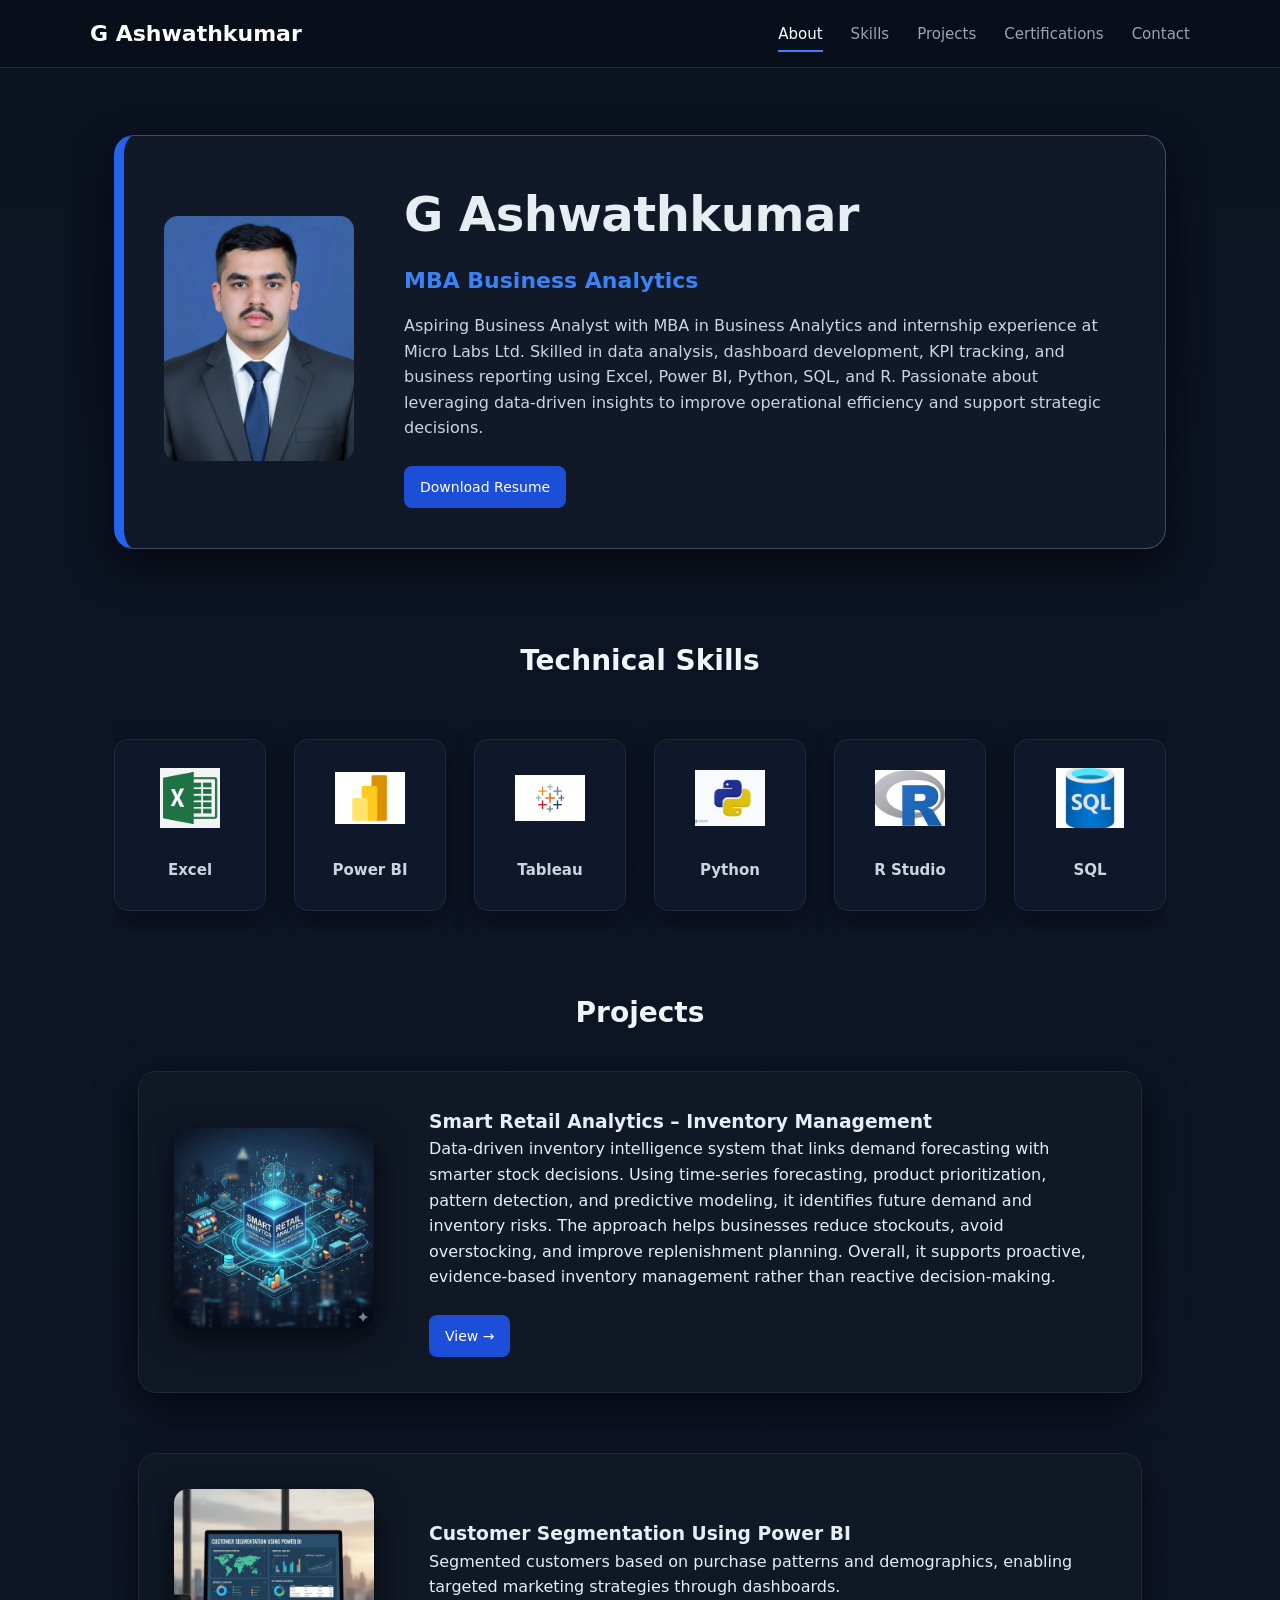
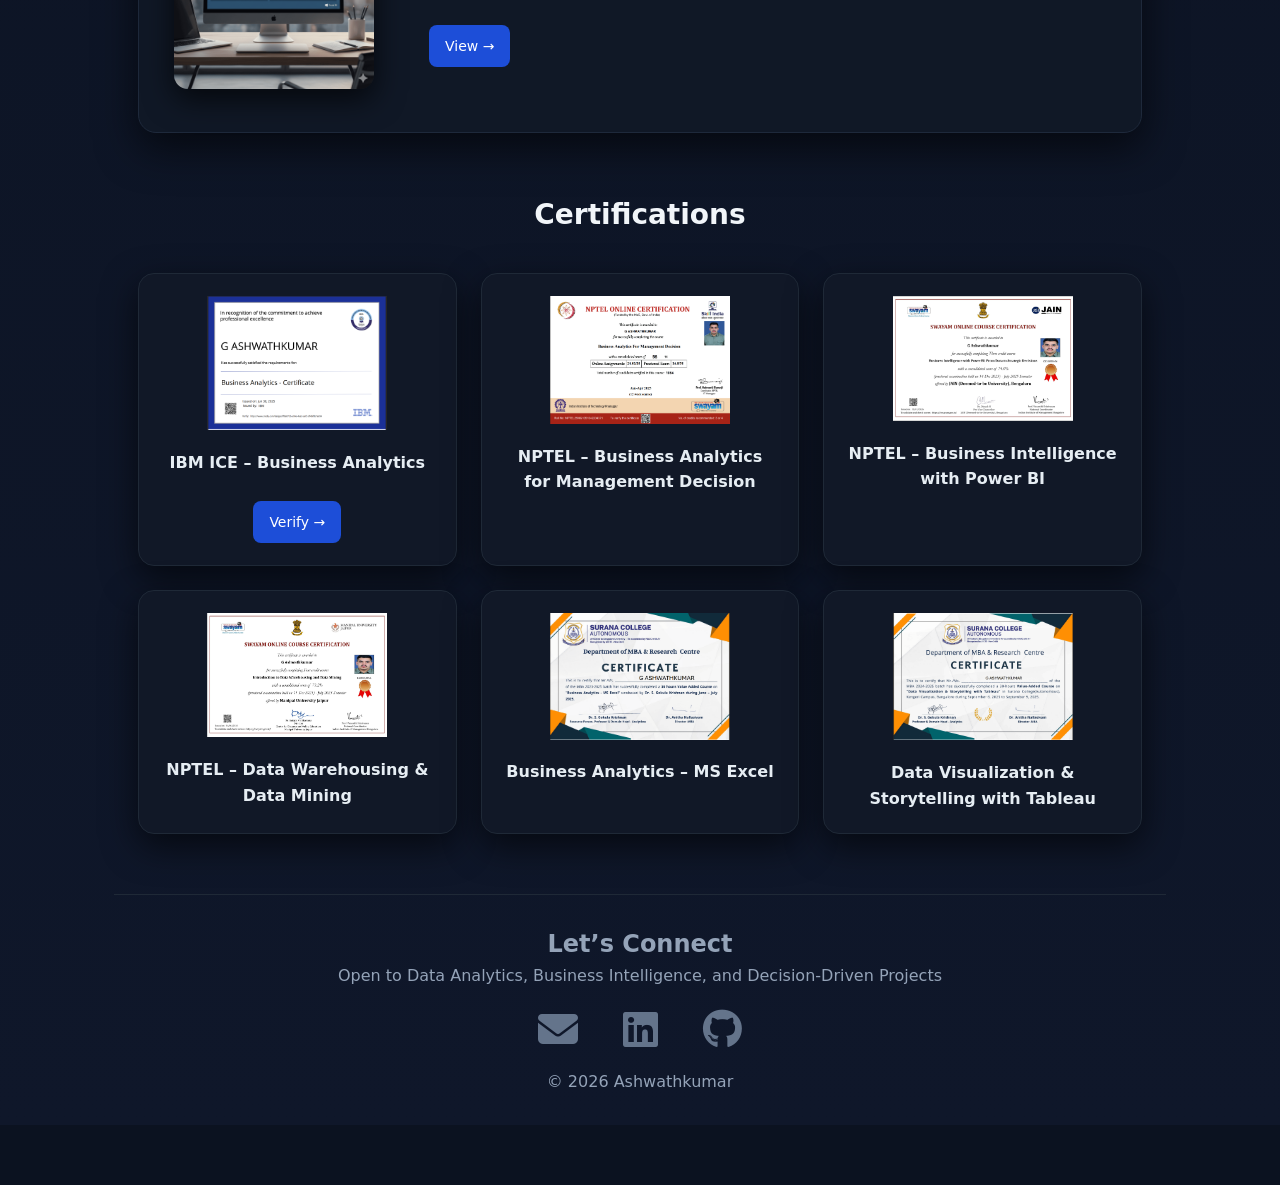
==== index.html @ 5afb03f2 "Fix HTML formatting and structure" ====
<!DOCTYPE html>
<html lang="en">
<head>
    <meta charset="UTF-8">
    <meta name="viewport" content="width=device-width, initial-scale=1.0">
    <title>G Ashwathkumar | Portfolio</title>
    <link rel="stylesheet" href="Main.css">
    <link rel="stylesheet" href="https://cdnjs.cloudflare.com/ajax/libs/font-awesome/6.5.1/css/all.min.css">
</head>

<body>
<div class="scroll-progress"></div>

<!-- ================= TOP HEADER ================= -->
<header class="top-header">
    <div class="container header-flex">
        <h2 class="logo">G Ashwathkumar</h2>

        <nav class="header-nav">
            <a href="#about" class="nav-link active">About</a>
            <a href="#skills" class="nav-link">Skills</a>
            <a href="#projects" class="nav-link">Projects</a>
            <a href="#certifications" class="nav-link">Certifications</a>
            <a href="#contact" class="nav-link">Contact</a>
        </nav>
    </div>
</header>



<!-- ================= HERO PROFILE CARD ================= -->
<section id="about" class="hero-card-section">
    <div class="container">
        <div class="profile-card">

            <div class="profile-photo-area">
                <img src="Images/Profile pic.jpg" alt="Profile Photo">
            </div>

            <div class="profile-content">
                <h1>G Ashwathkumar</h1>
                <h3>MBA Business Analytics</h3>

                <p class="summary">
                    Aspiring Business Analyst with MBA in Business Analytics and internship experience at Micro Labs Ltd. 
                    Skilled in data analysis, dashboard development, KPI tracking, and business reporting using Excel, Power BI, Python, SQL, and R. 
                    Passionate about leveraging data-driven insights to improve operational efficiency and support strategic decisions.
                </p>

                <a href="Images/Resume.pdf" class="btn">Download Resume</a>
            </div>

        </div>
    </div>
</section>

<!-- ================= SKILLS SECTION ================= -->
<section id="skills" class="section">
    <div class="container">
        <h2 class="section-title">Technical Skills</h2>

   <div class="skills-grid">

    <a href="#" class="skill-card">
        <img src="Images/Excel logo.png" loading="lazy" class="skill-icon-img" alt="Excel">
        <span class="skill-name">Excel</span>
    </a>

    <a href="#" class="skill-card">
        <img src="Images/Power Bi Logo.png" loading="lazy" class="skill-icon-img" alt="Power BI">
        <span class="skill-name">Power BI</span>
    </a>

    <a href="#" class="skill-card">
        <img src="Images/Tableau Logo.png" loading="lazy" class="skill-icon-img" alt="Tableau">
        <span class="skill-name">Tableau</span>
    </a>

    <a href="#" class="skill-card">
        <img src="Images/Python Logo.jfif" loading="lazy" class="skill-icon-img" alt="Python">
        <span class="skill-name">Python</span>
    </a>

    <a href="#" class="skill-card">
        <img src="Images/R Logo.jfif" loading="lazy" class="skill-icon-img" alt="R Studio">
        <span class="skill-name">R Studio</span>
    </a>

    <a href="#" class="skill-card">
        <img src="Images/SQL Logo.jfif" loading="lazy" class="skill-icon-img" alt="SQL">
        <span class="skill-name">SQL</span>
    </a>

</div>



<!-- ================= PROJECTS SECTION ================= -->
<section id="projects" class="section">
    <div class="container">
        <h2 class="section-title">Projects</h2>

        <div class="split-section">
            <div class="split-image">
                <img src="Images/Smart retail.png" loading="lazy" alt="Retail Analytics Project">
            </div>
            <div class="split-text">
                <h3>Smart Retail Analytics – Inventory Management</h3>
                <p>Data-driven inventory intelligence system that links demand forecasting with smarter stock decisions. 
                    Using time-series forecasting, product prioritization, pattern detection, and predictive modeling, it identifies future demand and inventory risks. 
                    The approach helps businesses reduce stockouts, avoid overstocking, and improve replenishment planning. Overall, it supports proactive, evidence-based inventory management rather than reactive decision-making. </p>
                <a href="Project1/project1.html" class="btn">View →</a>
            </div>
        </div>

        <div class="split-section">
            <div class="split-image">
                <img src="Images/Customer segmnetation.png" loading="lazy" alt="Customer Segmentation Project">
            </div>
            <div class="split-text">
                <h3>Customer Segmentation Using Power BI</h3>
                <p>Segmented customers based on purchase patterns and demographics, enabling targeted marketing strategies through dashboards.</p>
                <a href="Project2/Project2.html" class="btn">View →</a>
            </div>
        </div>
    </div>
</section>


<!-- ================= CERTIFICATIONS SECTION ================= -->
<section id="certifications" class="section cert-section">
    <div class="container">
        <h2 class="section-title">Certifications</h2>

        <div class="cert-grid">

            <div class="cert-item">
                <img src="Images/IBM.png" loading="lazy" class="cert-img" alt="IBM Certification">
                <h4>IBM ICE – Business Analytics</h4>
                <a href="https://www.credly.com/badges/ff8e873b-e04e-4ea3-aef2-df4bf0b7e694" target="_blank" class="btn">Verify →</a>
            </div>

            <div class="cert-item">
                <img src="Images/NPTEL BDM.png" loading="lazy" class="cert-img" alt="">
                <h4>NPTEL – Business Analytics for Management Decision</h4>
            </div>

            <div class="cert-item">
                <img src="Images/POWER BI.png" loading="lazy" class="cert-img" alt="">
                <h4>NPTEL – Business Intelligence with Power BI</h4>
            </div>

            <div class="cert-item">
                <img src="Images/DWDM.png" loading="lazy" class="cert-img" alt="">
                <h4>NPTEL – Data Warehousing & Data Mining</h4>
            </div>

            <div class="cert-item">
                <img src="Images/EXCEL.png" loading="lazy" class="cert-img" alt="">
                <h4>Business Analytics – MS Excel</h4>
            </div>

            <div class="cert-item">
                <img src="Images/Tableau.png" loading="lazy" class="cert-img" alt="">
                <h4>Data Visualization & Storytelling with Tableau</h4>
            </div>

        </div>
    </div>
</section>


<!-- ================= IMAGE POPUP MODAL ================= -->
<div id="imgModal" class="modal">
    <span class="close">&times;</span>
    <img class="modal-content" id="modalImg">
</div>

<!-- ================= POPUP SCRIPT ================= -->
<script>
document.addEventListener("DOMContentLoaded", function () {
    const modal = document.getElementById("imgModal");
    const modalImg = document.getElementById("modalImg");
    const closeBtn = document.querySelector(".close");

    document.querySelectorAll(".cert-img").forEach(img => {
        img.addEventListener("click", function () {
            modal.classList.add("show");
            modalImg.src = this.src;
        });
    });

    closeBtn.onclick = () => modal.classList.remove("show");

    modal.onclick = e => {
        if (e.target === modal) modal.classList.remove("show");
    };
});
</script>

<!-- ================= CONTACT ================= -->
<footer id="contact" class="footer">
    <div class="container">

        <h2 class="footer-title">Let’s Connect</h2>
        <p class="footer-subtitle">
            Open to Data Analytics, Business Intelligence, and Decision-Driven Projects
        </p>

        <div class="footer-icons">

            <a href="ashwathkumarhegde@gmail.com" aria-label="Email">
                <i class="fa-solid fa-envelope"></i>
            </a>

            <a href="https://www.linkedin.com/in/gashwathkumar2000/" target="_blank" aria-label="LinkedIn">
                <i class="fa-brands fa-linkedin"></i>
            </a>

            <a href="https://github.com/Ashwathkumar25" target="_blank" aria-label="GitHub">
                <i class="fa-brands fa-github"></i>
            </a>

        </div>

        <p class="footer-note">
            © 2026 Ashwathkumar
        </p>

    </div>
</footer>

<script>

// ================= SMART HEADER =================

let lastScroll = 0;
const header = document.querySelector(".top-header") || document.querySelector(".project-header");

window.addEventListener("scroll", () => {
    const currentScroll = window.pageYOffset;

    // Hide header when scrolling down
    if (currentScroll > lastScroll && currentScroll > 100) {
        header.classList.add("header-hidden");
    } else {
        header.classList.remove("header-hidden");
    }

    // Add shadow after slight scroll
    if (currentScroll > 50) {
        header.classList.add("header-active");
    } else {
        header.classList.remove("header-active");
    }

    lastScroll = currentScroll;
});

// ================= ACTIVE NAVIGATION =================

const navLinks = document.querySelectorAll(".nav-link");
const allSections = document.querySelectorAll("section, footer");

window.addEventListener("scroll", () => {

    let current = "";

    allSections.forEach(section => {
        const sectionTop = section.offsetTop - 120;
        const sectionHeight = section.clientHeight;

        if (window.scrollY >= sectionTop && window.scrollY < sectionTop + sectionHeight) {
            current = section.getAttribute("id");
        }
    });

    navLinks.forEach(link => {
        link.classList.remove("active");
        if (link.getAttribute("href") === "#" + current) {
            link.classList.add("active");
        }
    });
});




</script>


</body>
</html>
---- Main.css ----
/* ================= GLOBAL RESET ================= */
* {
    margin: 0;
    padding: 0;
    box-sizing: border-box;
}

html {
    scroll-behavior: smooth;
    background: #0b1220;
}

body {
    font-family: "Inter", system-ui, -apple-system, BlinkMacSystemFont, sans-serif;
    background: linear-gradient(180deg, #0b1220, #0f172a);
    color: #e6edf3;
    line-height: 1.6;
}

/* ================= CONTAINER ================= */
.container {
    max-width: 1100px;
    margin: 0 auto;
    padding: 0 24px;
}

/* ================= HEADER ================= */
/* ================= SMART HEADER ================= */

.top-header,
.project-header {
    position: fixed;
    top: 0;
    width: 100%;
    z-index: 1000;
    background: rgba(10, 15, 28, 0.85);
    border-bottom: 1px solid #1f2937;
    backdrop-filter: blur(10px);
    transition: transform 0.4s ease, box-shadow 0.3s ease, background 0.3s ease;
}

/* Header hides when scrolling down */
.header-hidden {
    transform: translateY(-100%);
}

/* Header shadow when active */
.header-active {
    box-shadow: 0 12px 30px rgba(0, 0, 0, 0.45);
    background: rgba(10, 15, 28, 0.95);
}

/* Layout */
.header-flex {
    display: flex;
    justify-content: space-between;
    align-items: center;
    padding: 16px 0;
}

.top-header h2,
.header-left h2 {
    font-size: 22px;
    font-weight: 700;
    color: #ffffff;
}

/* ================= NAVIGATION ================= */

.header-nav {
    display: flex;
    gap: 28px;
}

.header-nav a {
    text-decoration: none;
    font-size: 15px;
    font-weight: 500;
    color: #9aa4b2;
    position: relative;
    transition: all 0.3s ease;
}

/* Subtle glow on hover */
.header-nav a:hover {
    color: #ffffff;
    text-shadow: 0 0 8px rgba(59, 130, 246, 0.6);
}

/* Animated underline */
.header-nav a::after {
    content: "";
    position: absolute;
    left: 0;
    bottom: -6px;
    width: 0%;
    height: 2px;
    background: #3b82f6;
    transition: width 0.3s ease;
}

.header-nav a:hover::after {
    width: 100%;
}

/* Active nav highlight */
.header-nav a.active {
    color: #ffffff;
}

.header-nav a.active::after {
    width: 100%;
}

/* Prevent content hiding */
body {
    padding-top: 85px;
}

/* Smooth scrolling */
html {
    scroll-behavior: smooth;
}

/* Anchor offset fix */
section {
    scroll-margin-top: 100px;
}

/* ================= SCROLL REVEAL ================= */

.reveal {
    opacity: 0;
    transform: translateY(40px);
    transition: all 0.8s ease;
}

.reveal.active {
    opacity: 1;
    transform: translateY(0);
}


/* ================= HERO ================= */
.hero-card-section {
    padding: 50px 0 30px;
}

.profile-card {
    display: flex;
    align-items: center;
    gap: 50px;
    background: #111827;
    border: 1px solid #3c4f69;
    border-radius: 20px;
    padding: 40px;
    box-shadow: 0 15px 40px rgba(0,0,0,0.6);
    transition: 0.3s ease;
    border-left: 10px solid #2563eb;
}

.profile-card:hover {
    transform: translateY(-4px);
}

.profile-photo-area img {
    width: 190px;
    border-radius: 14px;
}

.profile-content h1 {
    font-size: clamp(32px, 4vw, 48px);
    letter-spacing: -0.5px;
    margin-bottom: 10px;
}

.profile-content h3 {
    font-size: 22px;
    color: #3b82f6;
    margin-bottom: 15px;
}

.profile-content .summary {
    font-size: 16px;
    color: #cbd5e1;
}

/* ================= BUTTON ================= */
.btn {
    display: inline-block;
    padding: 10px 16px;
    background: #1d4ed8;
    color: white;
    text-decoration: none;
    border-radius: 8px;
    font-size: 14px;
    font-weight: 500;
    transition: 0.3s ease;
    margin-top: 25px;
}

.btn:hover {
    background: #2563eb;
}

/* ================= SECTIONS ================= */
.section {
    margin: 60px 0;
}

.section-title {
    text-align: center;
    font-size: clamp(22px, 2.5vw, 28px);
    margin-bottom: 35px;
    color: #f1f5f9;
    font-weight: 600;
}

/* ================= SKILLS ================= */

.skills-grid {
    display: flex;
    justify-content: center;
    align-items: stretch;
    gap: 28px;
    flex-wrap: nowrap;            /* single row */
    overflow-x: auto;             /* allow horizontal scroll if needed */
    padding: 20px 0;              /* breathing space for hover */
}

.skills-grid::-webkit-scrollbar {
    display: none;                /* hide scroll bar (optional clean look) */
}

.skill-card {
    padding: 28px 20px;
    width: 180px;
    background: #0f172a;
    border: 1px solid #1e293b;
    border-radius: 14px;
    text-align: center;
    color: #e2e8f0;
    font-weight: 600;
    text-decoration: none;

    /* IMPORTANT FIXES */
    position: relative;
    z-index: 1;
    transition: transform 0.3s ease, box-shadow 0.3s ease, border 0.3s ease;
    box-shadow: 0 8px 25px rgba(0, 0, 0, 0.35);
}

.skill-card:hover {
    transform: translateY(-10px);
    border-color: #334155;
    box-shadow: 0 25px 50px rgba(0, 0, 0, 0.6);
    z-index: 10;                  /* ensures it appears above others */
}

.skill-icon-img {
    width: 70px;
    height: 60px;
    object-fit: contain;
    margin-bottom: 12px;
}

.skill-name {
    display: block;
    margin-top: 10px;
    font-size: 15px;
    color: #cbd5e1;
}

/* ================= PROJECT SPLIT ================= */
.split-section {
    display: flex;
    align-items: center;
    gap: 55px;
    margin-bottom: 60px;
    background: #101826;
    border: 1px solid #1e293b;
    border-radius: 18px;
    padding: 35px;
    box-shadow: 0 15px 40px rgba(0,0,0,0.6);
}

.split-section:hover {
    transform: translateY(-4px);
}

.split-image img {
    width: 200px;
    border-radius: 14px;
    box-shadow: 0 10px 30px rgba(0,0,0,0.7);
}

.split-text {
    flex: 1;
}

/* ================= PROJECT PAGES ================= */

/* ===== PROJECT TITLE BLOCK ===== */

.project-title-wrapper {
    max-width: 900px;
    margin: 0 auto 60px; /* remove top margin */
    padding: 80px 40px 60px; /* control top space here */
    text-align: center;
    background: #0f172a;
    border: 1px solid #1f2937;
    border-radius: 20px;
    box-shadow: 0 20px 60px rgba(0, 0, 0, 0.6);
}

.project-title-wrapper h1 {
    font-size: 42px;
    font-weight: 800;
    color: #f8fafc;
    margin-bottom: 18px;
}

.project-subtitle {
    max-width: 750px;
    margin: 0 auto;
    font-size: 17px;
    color: #94a3b8;
    line-height: 1.6;
}


.project-content {
    padding: 40px 0 60px;
}

.project-section {
    background: #0f172a;
    border: 1px solid #1f2937;
    padding: 32px;
    border-radius: 16px;
    margin-bottom: 30px;
    box-shadow: 0 12px 35px rgba(0,0,0,0.6);
}

.project-section h2 {
    margin-bottom: 16px;
    font-size: 22px;
    color: #e2e8f0;
}

.project-section p,
.project-section ul li {
    color: #cbd5e1;
}

.project-section.conclusion {
    border-left: 4px solid #2563eb;
}



/* ================= PROJECT IMAGES ================= */
.project-visual {
    margin-top: 20px;
    text-align: center;
}

.project-visual img {
    width: 100%;
    max-width: 420px;
    border-radius: 14px;
    box-shadow: 0 12px 35px rgba(0,0,0,0.7);
}

.project-visual.dual {
    display: grid;
    grid-template-columns: repeat(2, 1fr);
    gap: 20px;
}

/* ================= TOOLS TAG ================= */
.tool-tag {
    background: #1e293b;
    border: 1px solid #334155;
    color: #cbd5e1;
    padding: 6px 14px;
    font-size: 13px;
    border-radius: 999px;
}

/* ================= CERTIFICATIONS ================= */
.cert-grid {
    display: grid;
    grid-template-columns: repeat(3, 1fr);
    gap: 24px;
}

.cert-item {
    background: #111827;
    border: 1px solid #1f2937;
    border-radius: 16px;
    padding: 22px;
    text-align: center;
    box-shadow: 0 12px 35px rgba(0,0,0,0.6);
    transition: 0.3s ease;
}

.cert-item:hover {
    transform: translateY(-4px);
}

.cert-item img {
    width: 180px;
    margin-bottom: 12px;
    cursor: pointer;
    transition: 0.3s ease;
}

.cert-item img:hover {
    transform: scale(1.04);
}

/* ================= MODAL ================= */
.modal {
    display: none;
    position: fixed;
    inset: 0;
    background: rgba(3,7,18,0.95);
    z-index: 99999;
    align-items: center;
    justify-content: center;
}

.modal.show {
    display: flex;
}

.modal-content {
    max-width: 85vw;
    max-height: 85vh;
    border-radius: 14px;
    box-shadow: 0 20px 60px rgba(0,0,0,0.8);
}

.close {
    position: fixed;
    top: 20px;
    right: 40px;
    font-size: 36px;
    color: #ffffff;
    cursor: pointer;
}

/* ================= FOOTER ================= */
.footer {
    padding: 30px 0;
    margin-top: 60px;
    text-align: center;
    border-top: 1px solid #1f2937;
    color: #94a3b8;
}

.footer-icons a {
    color: #64748b;
    font-size: 40px;
    margin: 0 20px;
    transition: 0.3s ease;
    text-decoration: none;
    display: inline-flex;
    align-items: center;
    justify-content: center;
    padding: 20px 0;
}

.footer-icons a:hover {
    color: #ffffff;
}

/* ================= RESPONSIVE ================= */
@media (max-width: 900px) {

    .header-flex {
        flex-direction: column;
        gap: 10px;
    }

    .profile-card,
    .split-section {
        flex-direction: column;
        text-align: center;
    }

    .cert-grid {
        grid-template-columns: 1fr;
    }

    .project-visual.dual {
        grid-template-columns: 1fr;
    }
}

html {
    scroll-behavior: smooth;
}

section,
footer {
    scroll-margin-top: 100px;
}

.header-nav a.active {
    color: #ffffff;
}

.header-nav a.active::after {
    width: 100%;
}
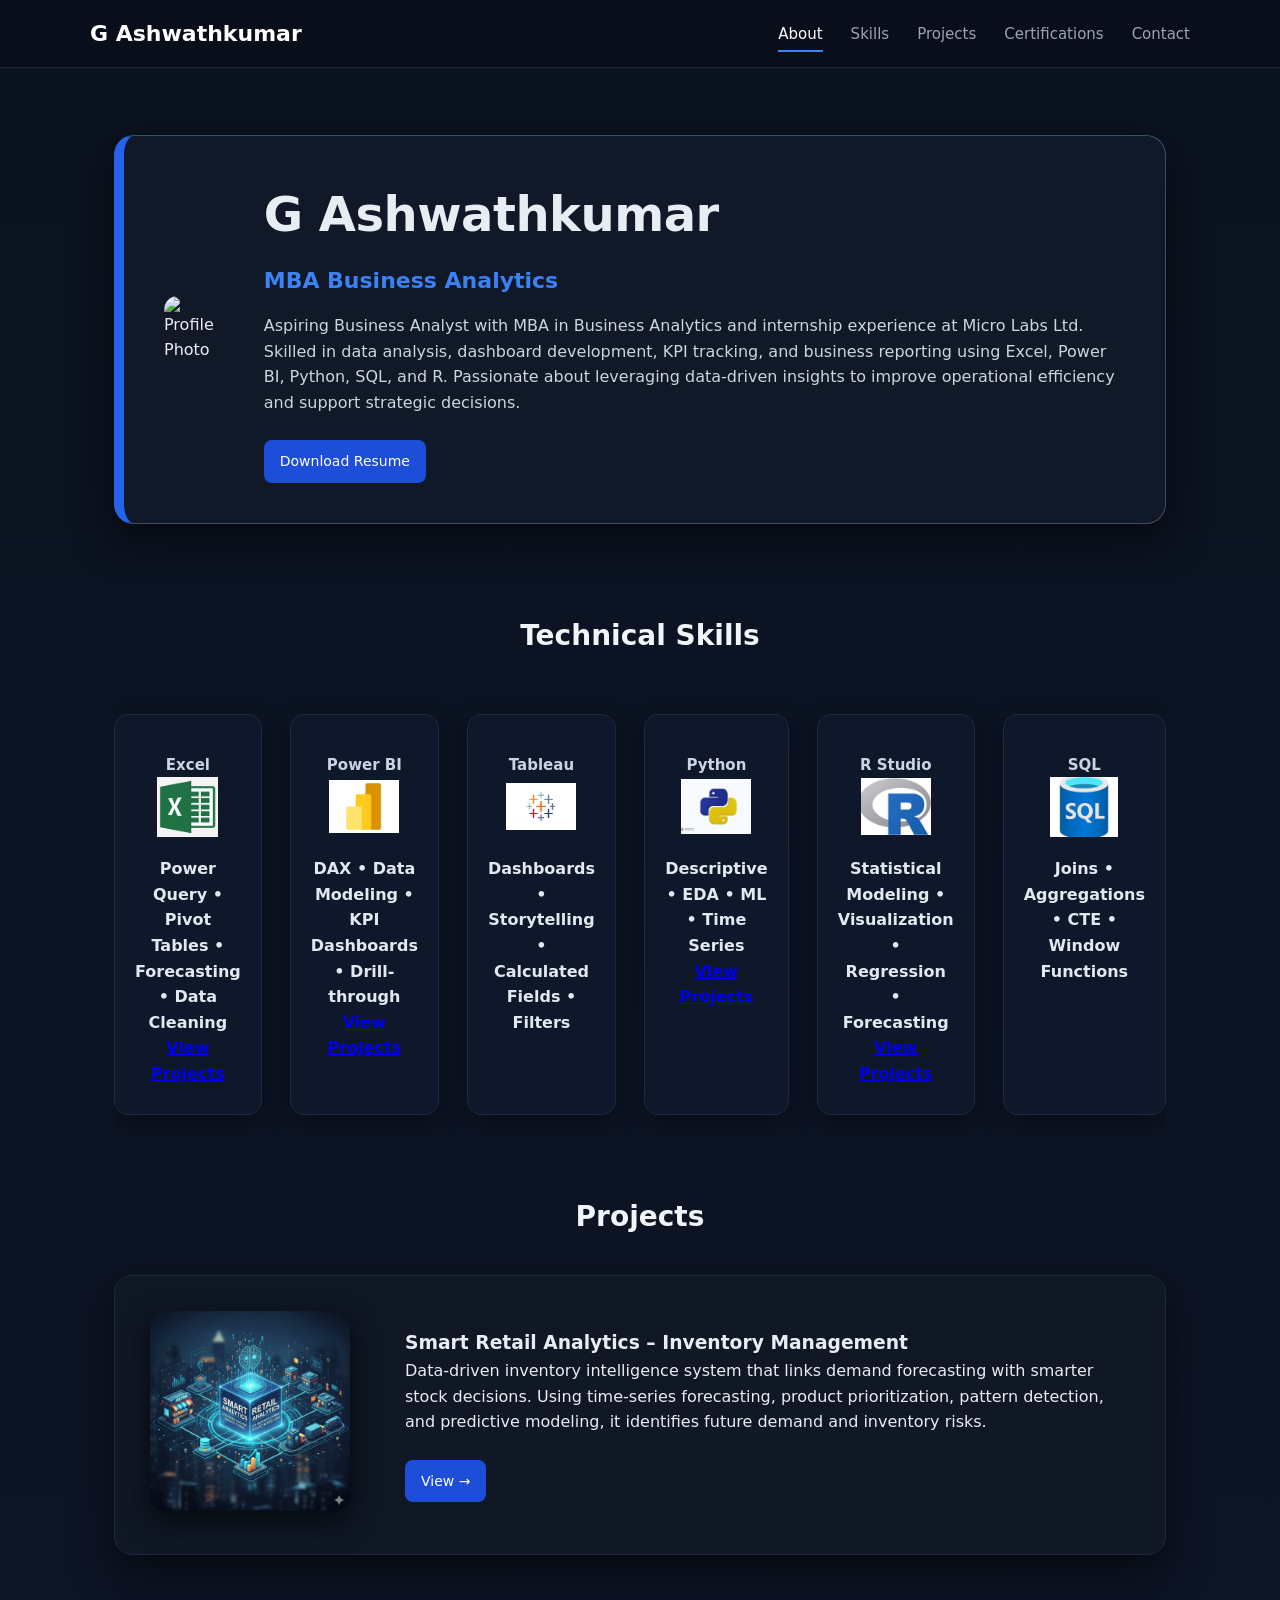
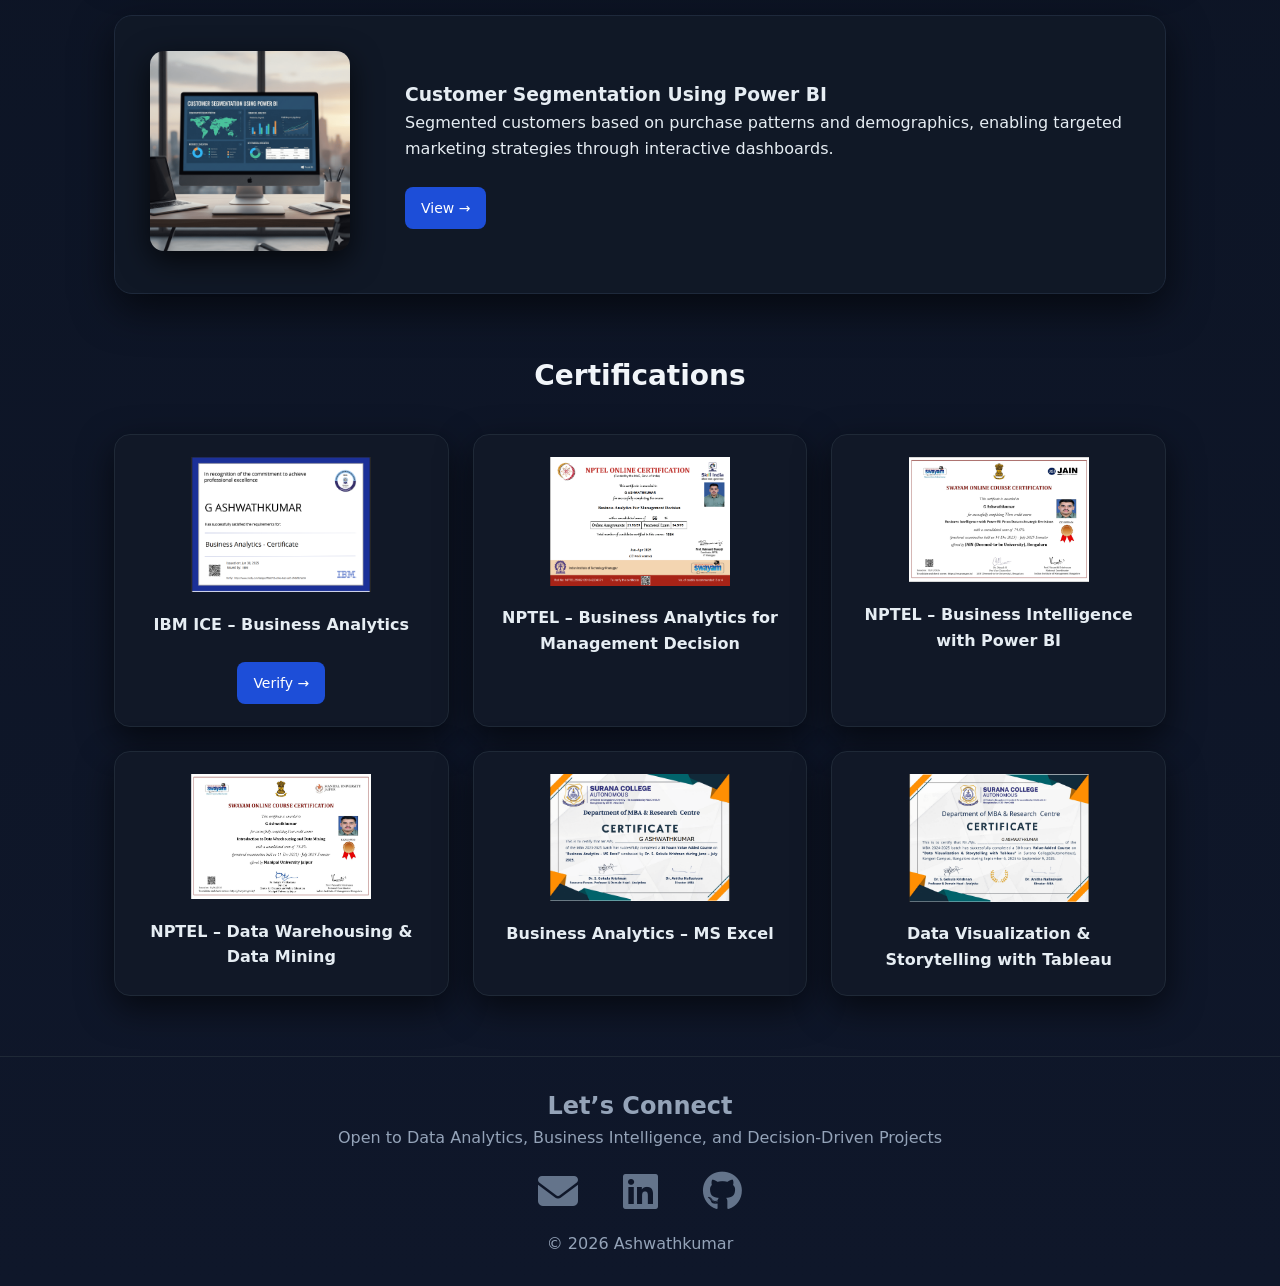
==== commit 41dd0ea1: "Update index.html" ====
--- a/index.html
+++ b/index.html
@@ -6,6 +6,15 @@
     <title>G Ashwathkumar | Portfolio</title>
     <link rel="stylesheet" href="Main.css">
     <link rel="stylesheet" href="https://cdnjs.cloudflare.com/ajax/libs/font-awesome/6.5.1/css/all.min.css">
+    <!-- Google Analytics -->
+<script async src="https://www.googletagmanager.com/gtag/js?id=G-PEFX7FGD7Z"></script>
+<script>
+  window.dataLayer = window.dataLayer || [];
+  function gtag(){dataLayer.push(arguments);}
+  gtag('js', new Date());
+
+  gtag('config', 'G-PEFX7FGD7Z');
+</script>
 </head>
 
 <body>
@@ -34,7 +43,7 @@
         <div class="profile-card">
 
             <div class="profile-photo-area">
-                <img src="Images/Profile pic.jpg" alt="Profile Photo">
+                <img src="Images/Profile pic.png" alt="Profile Photo">
             </div>
 
             <div class="profile-content">
@@ -59,68 +68,168 @@
     <div class="container">
         <h2 class="section-title">Technical Skills</h2>
 
-   <div class="skills-grid">
-
-    <a href="#" class="skill-card">
-        <img src="Images/Excel logo.png" loading="lazy" class="skill-icon-img" alt="Excel">
-        <span class="skill-name">Excel</span>
-    </a>
-
-    <a href="#" class="skill-card">
-        <img src="Images/Power Bi Logo.png" loading="lazy" class="skill-icon-img" alt="Power BI">
-        <span class="skill-name">Power BI</span>
-    </a>
-
-    <a href="#" class="skill-card">
-        <img src="Images/Tableau Logo.png" loading="lazy" class="skill-icon-img" alt="Tableau">
-        <span class="skill-name">Tableau</span>
-    </a>
-
-    <a href="#" class="skill-card">
-        <img src="Images/Python Logo.jfif" loading="lazy" class="skill-icon-img" alt="Python">
-        <span class="skill-name">Python</span>
-    </a>
-
-    <a href="#" class="skill-card">
-        <img src="Images/R Logo.jfif" loading="lazy" class="skill-icon-img" alt="R Studio">
-        <span class="skill-name">R Studio</span>
-    </a>
-
-    <a href="#" class="skill-card">
-        <img src="Images/SQL Logo.jfif" loading="lazy" class="skill-icon-img" alt="SQL">
-        <span class="skill-name">SQL</span>
-    </a>
-
-</div>
-
-
+        <div class="skills-grid">
+
+            <!-- Excel -->
+            <div class="skill-card">
+                <div class="skill-name">Excel</div>
+                <img src="Images/Excel logo.png" class="skill-icon-img" alt="Excel">
+                <div class="skill-subtext">
+                    Power Query • Pivot Tables • Forecasting • Data Cleaning
+                </div>
+
+                <!-- Activate when repository is ready -->
+                
+                <a href="https://github.com/Ashwathkumar25/Excel"
+                   target="_blank"
+                   class="skill-btn"
+                   onclick="trackGitClick('Excel')">
+                    View Projects
+                </a>
+                
+            </div>
+
+
+            <!-- Power BI -->
+            <div class="skill-card">
+                <div class="skill-name">Power BI</div>
+                <img src="Images/Power Bi Logo.png" class="skill-icon-img" alt="Power BI">
+                <div class="skill-subtext">
+                    DAX • Data Modeling • KPI Dashboards • Drill-through
+                </div>
+
+                
+                <a href="https://github.com/Ashwathkumar25/Power-Bi"
+                   target="_blank"
+                   class="skill-btn"
+                   onclick="trackGitClick('Power BI')">
+                    View Projects
+                </a>
+                
+            </div>
+
+
+            <!-- Tableau -->
+            <div class="skill-card">
+                <div class="skill-name">Tableau</div>
+                <img src="Images/Tableau Logo.png" class="skill-icon-img" alt="Tableau">
+                <div class="skill-subtext">
+                    Dashboards • Storytelling • Calculated Fields • Filters
+                </div>
+
+                <!--
+                <a href="https://github.com/ashwathkumar25/tableau-projects"
+                   target="_blank"
+                   class="skill-btn"
+                   onclick="trackGitClick('Tableau')">
+                    View Projects
+                </a>
+                -->
+            </div>
+
+
+            <!-- Python -->
+            <div class="skill-card">
+                <div class="skill-name">Python</div>
+                <img src="Images/Python Logo.jfif" class="skill-icon-img" alt="Python">
+                <div class="skill-subtext">
+                    Descriptive • EDA • ML • Time Series
+                </div>
+
+                
+                <a href="https://github.com/ashwathkumar25/python"
+                   target="_blank"
+                   class="skill-btn"
+                   onclick="trackGitClick('Python')">
+                    View Projects
+                </a>
+                
+            </div>
+
+
+            <!-- R Studio -->
+            <div class="skill-card">
+                <div class="skill-name">R Studio</div>
+                <img src="Images/R Logo.jfif" class="skill-icon-img" alt="R Studio">
+                <div class="skill-subtext">
+                    Statistical Modeling • Visualization • Regression • Forecasting
+                </div>
+
+                
+                <a href="https://github.com/Ashwathkumar25/R-Studio"
+                   target="_blank"
+                   class="skill-btn"
+                   onclick="trackGitClick('R Studio')">
+                    View Projects
+                </a>
+                
+            </div>
+
+
+            <!-- SQL -->
+            <div class="skill-card">
+                <div class="skill-name">SQL</div>
+                <img src="Images/SQL Logo.jfif" class="skill-icon-img" alt="SQL">
+                <div class="skill-subtext">
+                    Joins • Aggregations • CTE • Window Functions
+                </div>
+
+                <!--
+                <a href="https://github.com/ashwathkumar25/sql-projects"
+                   target="_blank"
+                   class="skill-btn"
+                   onclick="trackGitClick('SQL')">
+                    View Projects
+                </a>
+                -->
+            </div>
+
+        </div>
+    </div>
+</section>
 
 <!-- ================= PROJECTS SECTION ================= -->
 <section id="projects" class="section">
     <div class="container">
         <h2 class="section-title">Projects</h2>
 
+        <!-- Project 1 -->
         <div class="split-section">
             <div class="split-image">
-                <img src="Images/Smart retail.png" loading="lazy" alt="Retail Analytics Project">
+                <img src="Images/Smart retail.png" alt="Retail Analytics Project">
             </div>
             <div class="split-text">
                 <h3>Smart Retail Analytics – Inventory Management</h3>
-                <p>Data-driven inventory intelligence system that links demand forecasting with smarter stock decisions. 
-                    Using time-series forecasting, product prioritization, pattern detection, and predictive modeling, it identifies future demand and inventory risks. 
-                    The approach helps businesses reduce stockouts, avoid overstocking, and improve replenishment planning. Overall, it supports proactive, evidence-based inventory management rather than reactive decision-making. </p>
-                <a href="Project1/project1.html" class="btn">View →</a>
-            </div>
-        </div>
-
+                <p>
+                    Data-driven inventory intelligence system that links demand forecasting 
+                    with smarter stock decisions. Using time-series forecasting, product 
+                    prioritization, pattern detection, and predictive modeling, it identifies 
+                    future demand and inventory risks.
+                </p>
+                <a href="Project1/project1.html"
+                   class="btn"
+                   onclick="trackProjectClick('Smart Retail Analytics')">
+                   View →
+                </a>
+            </div>
+        </div>
+
+        <!-- Project 2 -->
         <div class="split-section">
             <div class="split-image">
-                <img src="Images/Customer segmnetation.png" loading="lazy" alt="Customer Segmentation Project">
+                <img src="Images/Customer segmnetation.png" alt="Customer Segmentation Project">
             </div>
             <div class="split-text">
                 <h3>Customer Segmentation Using Power BI</h3>
-                <p>Segmented customers based on purchase patterns and demographics, enabling targeted marketing strategies through dashboards.</p>
-                <a href="Project2/Project2.html" class="btn">View →</a>
+                <p>
+                    Segmented customers based on purchase patterns and demographics,
+                    enabling targeted marketing strategies through interactive dashboards.
+                </p>
+                <a href="Project2/Project2.html"
+                   class="btn"
+                   onclick="trackProjectClick('Customer Segmentation')">
+                   View →
+                </a>
             </div>
         </div>
     </div>
@@ -135,33 +244,33 @@
         <div class="cert-grid">
 
             <div class="cert-item">
-                <img src="Images/IBM.png" loading="lazy" class="cert-img" alt="IBM Certification">
+                <img src="Images/IBM.png" class="cert-img" alt="IBM Certification">
                 <h4>IBM ICE – Business Analytics</h4>
                 <a href="https://www.credly.com/badges/ff8e873b-e04e-4ea3-aef2-df4bf0b7e694" target="_blank" class="btn">Verify →</a>
             </div>
 
             <div class="cert-item">
-                <img src="Images/NPTEL BDM.png" loading="lazy" class="cert-img" alt="">
+                <img src="Images/NPTEL BDM.png" class="cert-img" alt="">
                 <h4>NPTEL – Business Analytics for Management Decision</h4>
             </div>
 
             <div class="cert-item">
-                <img src="Images/POWER BI.png" loading="lazy" class="cert-img" alt="">
+                <img src="Images/POWER BI.png" class="cert-img" alt="">
                 <h4>NPTEL – Business Intelligence with Power BI</h4>
             </div>
 
             <div class="cert-item">
-                <img src="Images/DWDM.png" loading="lazy" class="cert-img" alt="">
+                <img src="Images/DWDM.png" class="cert-img" alt="">
                 <h4>NPTEL – Data Warehousing & Data Mining</h4>
             </div>
 
             <div class="cert-item">
-                <img src="Images/EXCEL.png" loading="lazy" class="cert-img" alt="">
+                <img src="Images/EXCEL.png" class="cert-img" alt="">
                 <h4>Business Analytics – MS Excel</h4>
             </div>
 
             <div class="cert-item">
-                <img src="Images/Tableau.png" loading="lazy" class="cert-img" alt="">
+                <img src="Images/Tableau.png" class="cert-img" alt="">
                 <h4>Data Visualization & Storytelling with Tableau</h4>
             </div>
 
@@ -283,12 +392,108 @@
     });
 });
 
-
-
-
 </script>
 
+<!-- ===================================================== -->
+<!-- GA4 CUSTOM EVENT TRACKING – CLEAN STRUCTURE -->
+<!-- Place this before </body> -->
+<!-- ===================================================== -->
+
+<script>
+
+document.addEventListener("DOMContentLoaded", function () {
+
+  /* -----------------------------------------------------
+     1️⃣ SECTION VIEW TRACKING
+     Fires once when section becomes 50% visible
+  ----------------------------------------------------- */
+
+  const sections = document.querySelectorAll(".section, footer");
+
+  const sectionViewObserver = new IntersectionObserver((entries, observer) => {
+    entries.forEach(entry => {
+      if (entry.isIntersecting) {
+
+        const sectionId = entry.target.id || "footer";
+
+        gtag('event', 'section_view', {
+          section_name: sectionId
+        });
+
+        observer.unobserve(entry.target); // Prevent duplicate firing
+      }
+    });
+  }, { threshold: 0.5 });
+
+  sections.forEach(section => {
+    sectionViewObserver.observe(section);
+  });
+
+
+
+  /* -----------------------------------------------------
+     2️⃣ SECTION TIME SPENT TRACKING
+     Tracks how long user stays inside section
+  ----------------------------------------------------- */
+
+  let activeSection = null;
+  let sectionStartTime = 0;
+
+  const timeObserver = new IntersectionObserver((entries) => {
+    entries.forEach(entry => {
+
+      const sectionId = entry.target.id || "footer";
+
+      if (entry.isIntersecting) {
+        activeSection = sectionId;
+        sectionStartTime = Date.now();
+      } else {
+        if (activeSection === sectionId) {
+          const timeSpent = Math.round((Date.now() - sectionStartTime) / 1000);
+
+          gtag('event', 'section_time_spent', {
+            section_name: sectionId,
+            time_seconds: timeSpent
+          });
+
+          activeSection = null;
+        }
+      }
+
+    });
+  }, { threshold: 0.5 });
+
+  sections.forEach(section => {
+    timeObserver.observe(section);
+  });
+
+});
+
+
+/* -----------------------------------------------------
+   3️⃣ PROJECT BUTTON CLICK TRACKING
+   Used when user clicks "View Project"
+----------------------------------------------------- */
+
+function trackProjectClick(projectName) {
+  gtag('event', 'project_click', {
+    project_name: projectName
+  });
+}
+
+
+/* -----------------------------------------------------
+   4️⃣ GITHUB OUTBOUND CLICK TRACKING
+   Used for GitHub repo links (Skills + Projects)
+----------------------------------------------------- */
+
+function trackGitClick(itemName) {
+  gtag('event', 'github_click', {
+    item_name: itemName
+  });
+}
+
+</script>
 
 </body>
 </html>
-
--- a/Main.css
+++ b/Main.css
@@ -234,7 +234,8 @@
 
 .skill-card {
     padding: 28px 20px;
-    width: 180px;
+    width: 100%;
+    max-width: 180px;
     background: #0f172a;
     border: 1px solid #1e293b;
     border-radius: 14px;
@@ -386,6 +387,13 @@
     padding: 6px 14px;
     font-size: 13px;
     border-radius: 999px;
+}
+/* Tools container layout */
+.tools-tags {
+    display: flex;
+    flex-wrap: wrap;
+    gap: 10px;
+    margin-top: 15px;
 }
 
 /* ================= CERTIFICATIONS ================= */
@@ -477,41 +485,84 @@
 }
 
 /* ================= RESPONSIVE ================= */
+/* ================= MOBILE FIX ================= */
 @media (max-width: 900px) {
 
+    /* Header */
     .header-flex {
+    flex-direction: column;
+    align-items: center;
+    text-align: center;
+    gap: 15px;
+    }
+
+    .header-nav {
+    flex-wrap: wrap;
+    justify-content: center;
+    gap: 15px;
+    }
+
+    /* Container padding adjustment */
+    .container {
+        padding: 0 16px;
+    }
+
+    /* Hero Section */
+    .profile-card {
         flex-direction: column;
-        gap: 10px;
-    }
-
-    .profile-card,
+        text-align: center;
+        padding: 25px;
+        gap: 25px;
+    }
+
+    .profile-photo-area img {
+        width: 140px;
+    }
+
+    /* Skills Section - FORCE proper grid */
+    .skills-grid {
+    display: flex;
+    flex-wrap: wrap;
+    justify-content: center;
+    overflow: visible;
+   }
+
+   .skill-card {
+    width: 45%;
+    margin-bottom: 15px;
+   }
+
+    /* Projects */
     .split-section {
         flex-direction: column;
         text-align: center;
-    }
-
+        gap: 25px;
+    }
+
+    .split-image img {
+        width: 160px;
+    }
+
+    /* Project visual grid */
+    .project-visual.dual {
+        grid-template-columns: 1fr;
+    }
+
+    /* Certifications */
     .cert-grid {
         grid-template-columns: 1fr;
     }
 
-    .project-visual.dual {
-        grid-template-columns: 1fr;
-    }
-}
-
-html {
-    scroll-behavior: smooth;
-}
-
-section,
-footer {
-    scroll-margin-top: 100px;
-}
-
-.header-nav a.active {
-    color: #ffffff;
-}
-
-.header-nav a.active::after {
-    width: 100%;
-}
+    .tool-tag {
+    font-size: 12px;
+    padding: 6px 10px;
+    }
+
+}
+
+
+
+
+
+
+
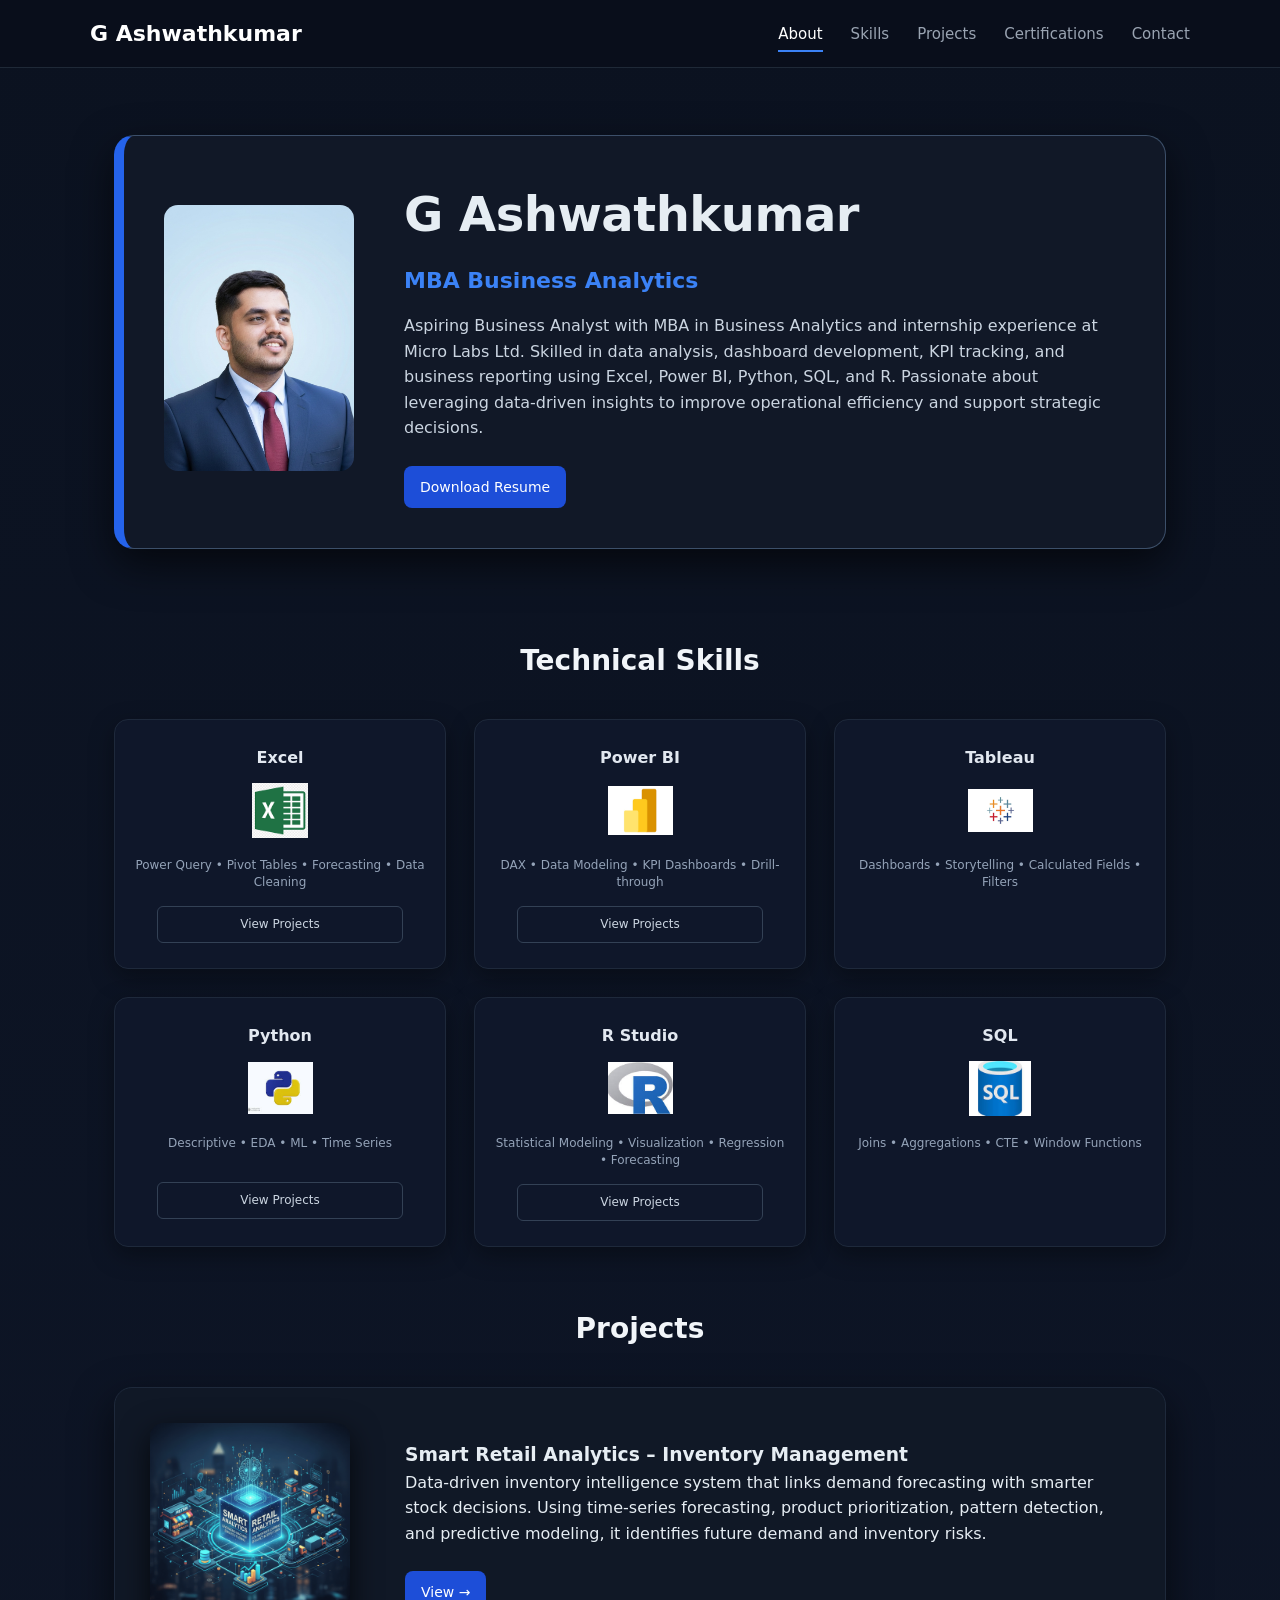
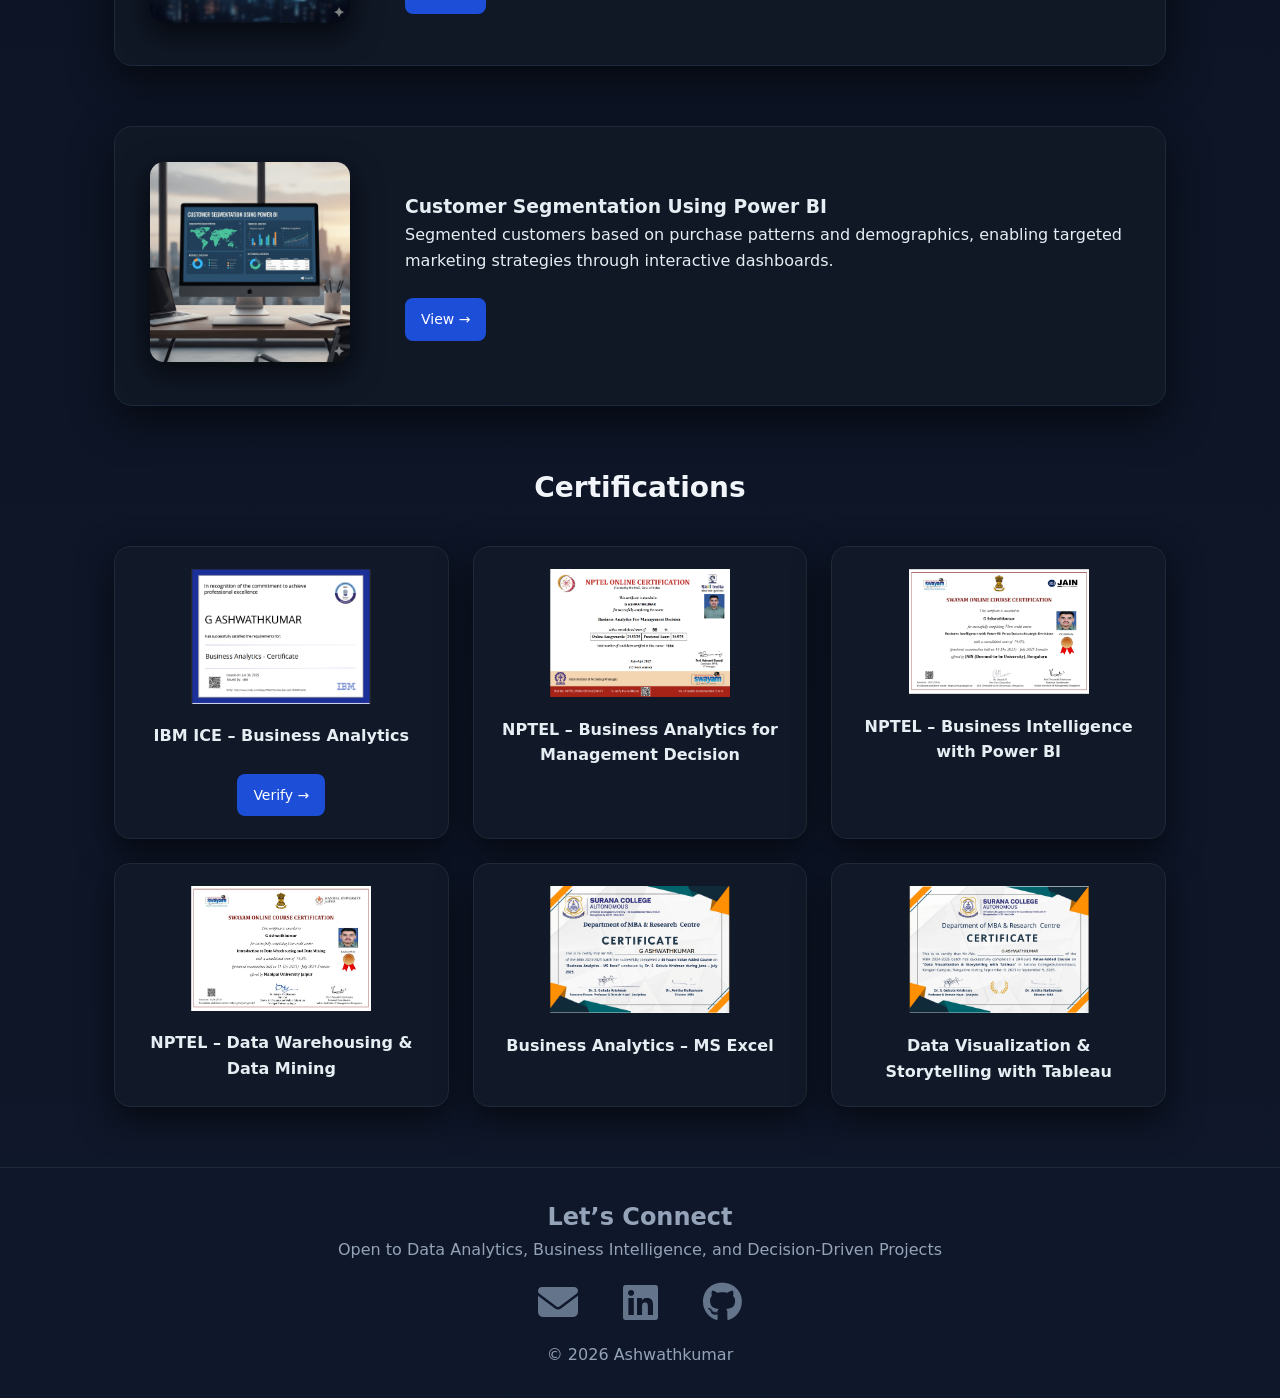
==== commit bba7c7c9: "Update index.html" ====
--- a/index.html
+++ b/index.html
@@ -497,3 +497,4 @@
 
 </body>
 </html>
+
--- a/Main.css
+++ b/Main.css
@@ -219,57 +219,66 @@
 /* ================= SKILLS ================= */
 
 .skills-grid {
-    display: flex;
-    justify-content: center;
-    align-items: stretch;
+    display: grid;
+    grid-template-columns: repeat(3, 1fr);
     gap: 28px;
-    flex-wrap: nowrap;            /* single row */
-    overflow-x: auto;             /* allow horizontal scroll if needed */
-    padding: 20px 0;              /* breathing space for hover */
-}
-
-.skills-grid::-webkit-scrollbar {
-    display: none;                /* hide scroll bar (optional clean look) */
+    margin-top: 30px;
 }
 
 .skill-card {
-    padding: 28px 20px;
-    width: 100%;
-    max-width: 180px;
     background: #0f172a;
     border: 1px solid #1e293b;
     border-radius: 14px;
-    text-align: center;
+    padding: 25px 20px;
+    text-align: center;
+    transition: all 0.3s ease;
+    box-shadow: 0 8px 25px rgba(0, 0, 0, 0.35);
+}
+
+.skill-card:hover {
+    transform: translateY(-8px);
+    border-color: #334155;
+    box-shadow: 0 20px 40px rgba(0, 0, 0, 0.6);
+}
+
+.skill-name {
+    font-size: 16px;
+    font-weight: 600;
     color: #e2e8f0;
-    font-weight: 600;
-    text-decoration: none;
-
-    /* IMPORTANT FIXES */
-    position: relative;
-    z-index: 1;
-    transition: transform 0.3s ease, box-shadow 0.3s ease, border 0.3s ease;
-    box-shadow: 0 8px 25px rgba(0, 0, 0, 0.35);
-}
-
-.skill-card:hover {
-    transform: translateY(-10px);
-    border-color: #334155;
-    box-shadow: 0 25px 50px rgba(0, 0, 0, 0.6);
-    z-index: 10;                  /* ensures it appears above others */
+    margin-bottom: 12px;
 }
 
 .skill-icon-img {
-    width: 70px;
-    height: 60px;
+    width: 65px;
+    height: 55px;
     object-fit: contain;
     margin-bottom: 12px;
 }
 
-.skill-name {
-    display: block;
-    margin-top: 10px;
-    font-size: 15px;
+.skill-subtext {
+    font-size: 12px;
+    color: #94a3b8;
+    line-height: 1.4;
+    min-height: 32px;
+    margin-bottom: 15px;
+}
+
+.skill-btn {
+    display: inline-block;
+    width: 85%;
+    padding: 8px 0;
+    font-size: 12px;
+    font-weight: 500;
+    border-radius: 6px;
+    border: 1px solid #334155;
     color: #cbd5e1;
+    text-decoration: none;
+    transition: all 0.3s ease;
+}
+
+.skill-btn:hover {
+    background: #1e293b;
+    border-color: #475569;
 }
 
 /* ================= PROJECT SPLIT ================= */
@@ -525,11 +534,16 @@
     flex-wrap: wrap;
     justify-content: center;
     overflow: visible;
+    grid-template-columns: repeat(2, 1fr);
+    gap: 20px;
    }
 
    .skill-card {
     width: 45%;
     margin-bottom: 15px;
+   }
+   .skill-btn {
+    width: 100%;
    }
 
     /* Projects */
@@ -559,10 +573,3 @@
     }
 
 }
-
-
-
-
-
-
-
